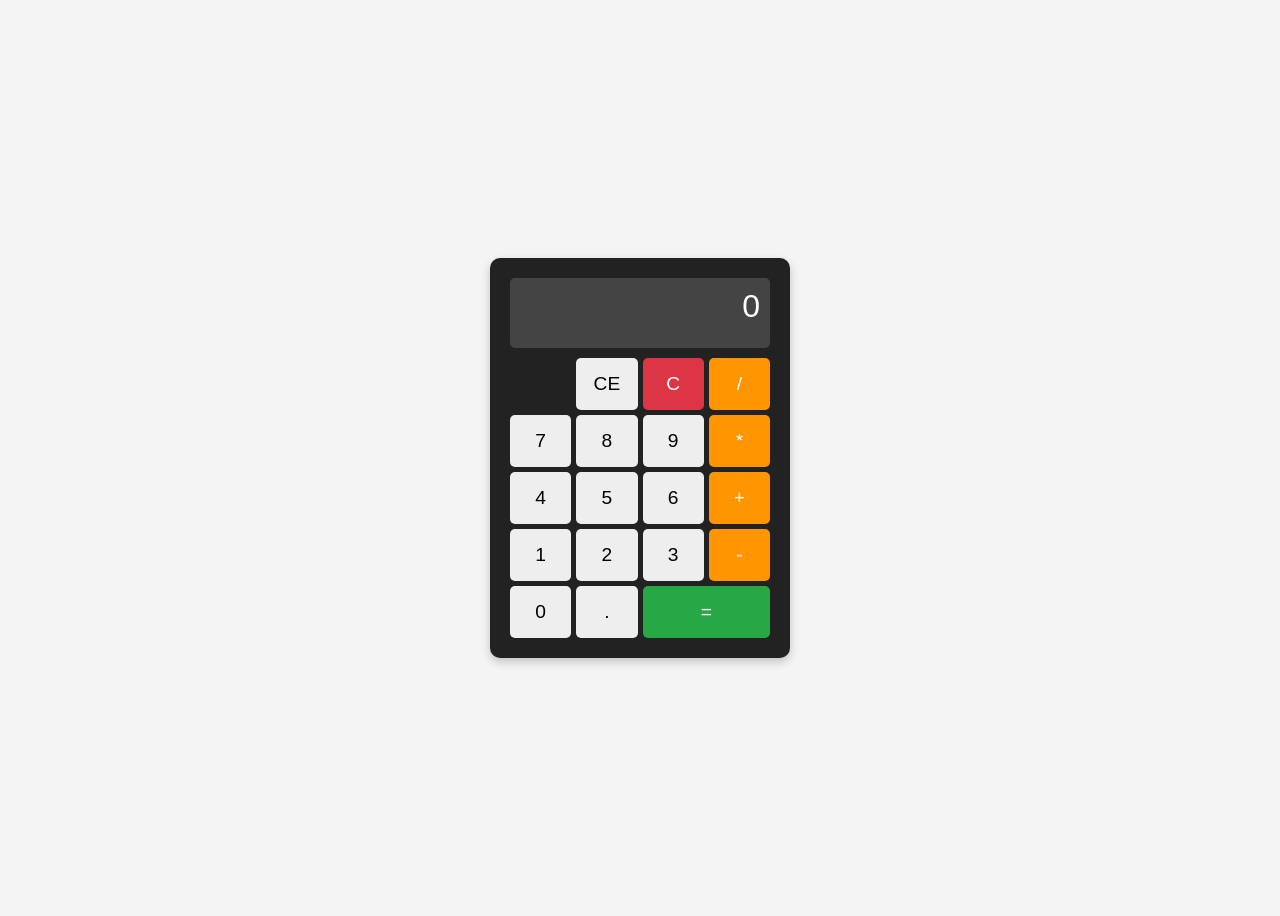
==== Lab 5.html @ 1106d353 "Lab 5" ====
<!DOCTYPE html>
<html lang="en">
<head>
<meta charset="UTF-8">
<meta name="viewport" content="width=device-width, initial-scale=1.0">
<title>Simple Calculator</title>
<style>
    body {
        display: flex;
        justify-content: center;
        align-items: center;
        height: 100vh;
        background-color: #f4f4f4;
        font-family: Arial, sans-serif;
    }

    .calculator {
        background-color: #222;
        padding: 20px;
        border-radius: 10px;
        box-shadow: 0 4px 10px rgba(0,0,0,0.2);
        width: 260px;
    }

    .display {
        background-color: #444;
        color: #fff;
        font-size: 2em;
        text-align: right;
        padding: 10px;
        border-radius: 5px;
        margin-bottom: 10px;
        height: 50px;
        overflow: hidden;
    }

    .buttons {
        display: grid;
        grid-template-columns: repeat(4, 1fr);
        gap: 5px;
    }

    .buttons button {
        padding: 15px;
        font-size: 1.2em;
        border: none;
        border-radius: 5px;
        cursor: pointer;
        background-color: #eee;
        transition: background-color 0.2s;
    }

    .buttons button:hover {
        background-color: #ddd;
    }

    .buttons .operator {
        background-color: #ff9500;
        color: #fff;
    }

    .buttons .operator:hover {
        background-color: #e08900;
    }

    .buttons .equals {
        grid-column: span 2;
        background-color: #28a745;
        color: #fff;
    }

    .buttons .equals:hover {
        background-color: #218838;
    }

    .buttons .clear {
        background-color: #dc3545;
        color: #fff;
    }

    .buttons .clear:hover {
        background-color: #c82333;
    }
</style>

</head>
<body>
<div class="calculator">
    <div class="display">0</div>
    <div class="buttons">
        <div></div>
        <button class="clear-all">CE</button>
        <button class="clear">C</button>
        <button class="operator">/</button>

        <button>7</button>
        <button>8</button>
        <button>9</button>
        <button class="operator">*</button>

        <button>4</button>
        <button>5</button>
        <button>6</button>
        <button class="operator">+</button>

        <button>1</button>
        <button>2</button>
        <button>3</button>
        <button class="operator">-</button>
        <button>0</button>
        <button>.</button>
        
        <button class="equals">=</button>
    </div>
</div>
</body>
</html>
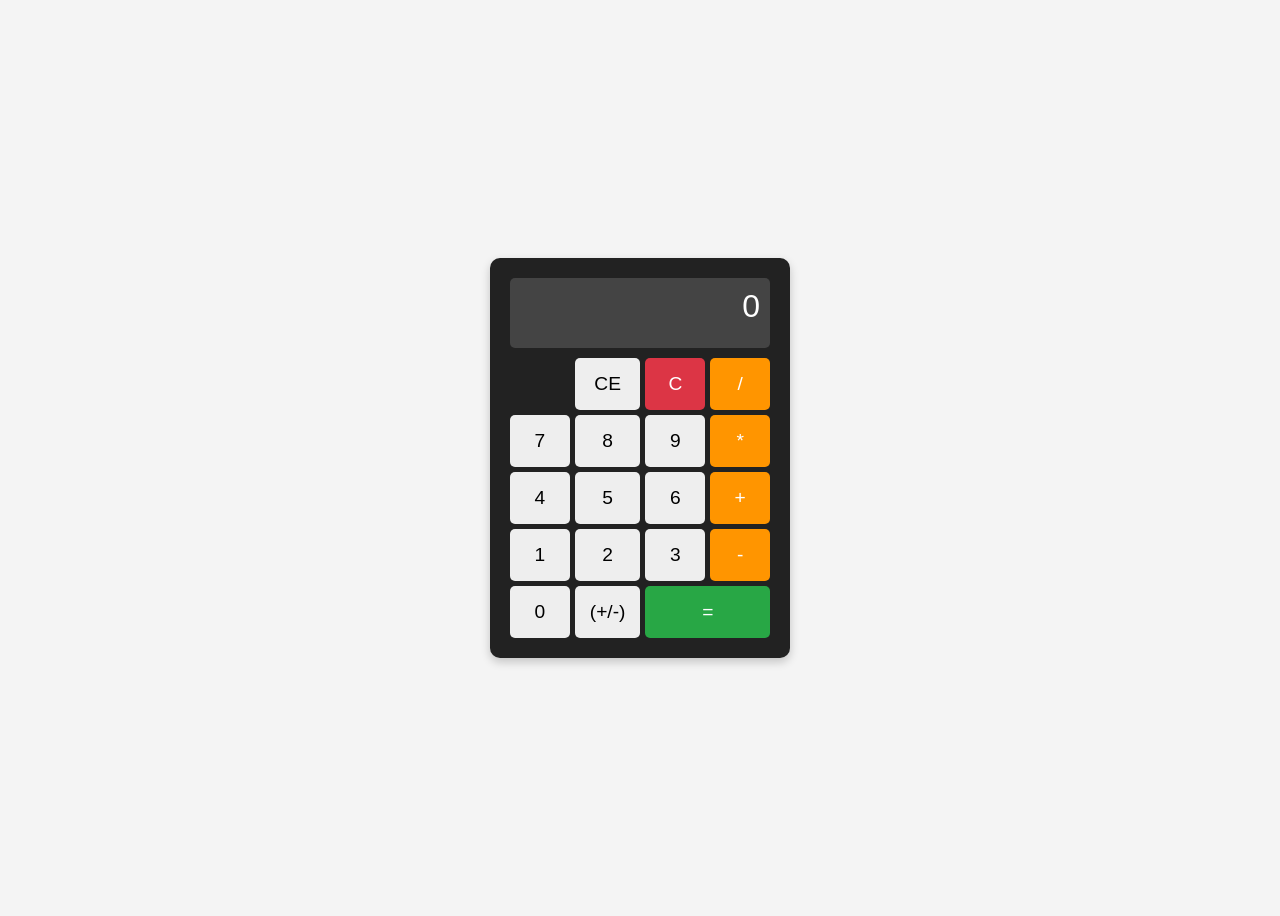
==== commit 05d1715d: "lab5 additional instructions" ====
--- a/Lab 5.html
+++ b/Lab 5.html
@@ -108,7 +108,7 @@
         <button>3</button>
         <button class="operator">-</button>
         <button>0</button>
-        <button>.</button>
+        <button id="toggle-sign">(+/-)</button>
         
         <button class="equals">=</button>
     </div>
